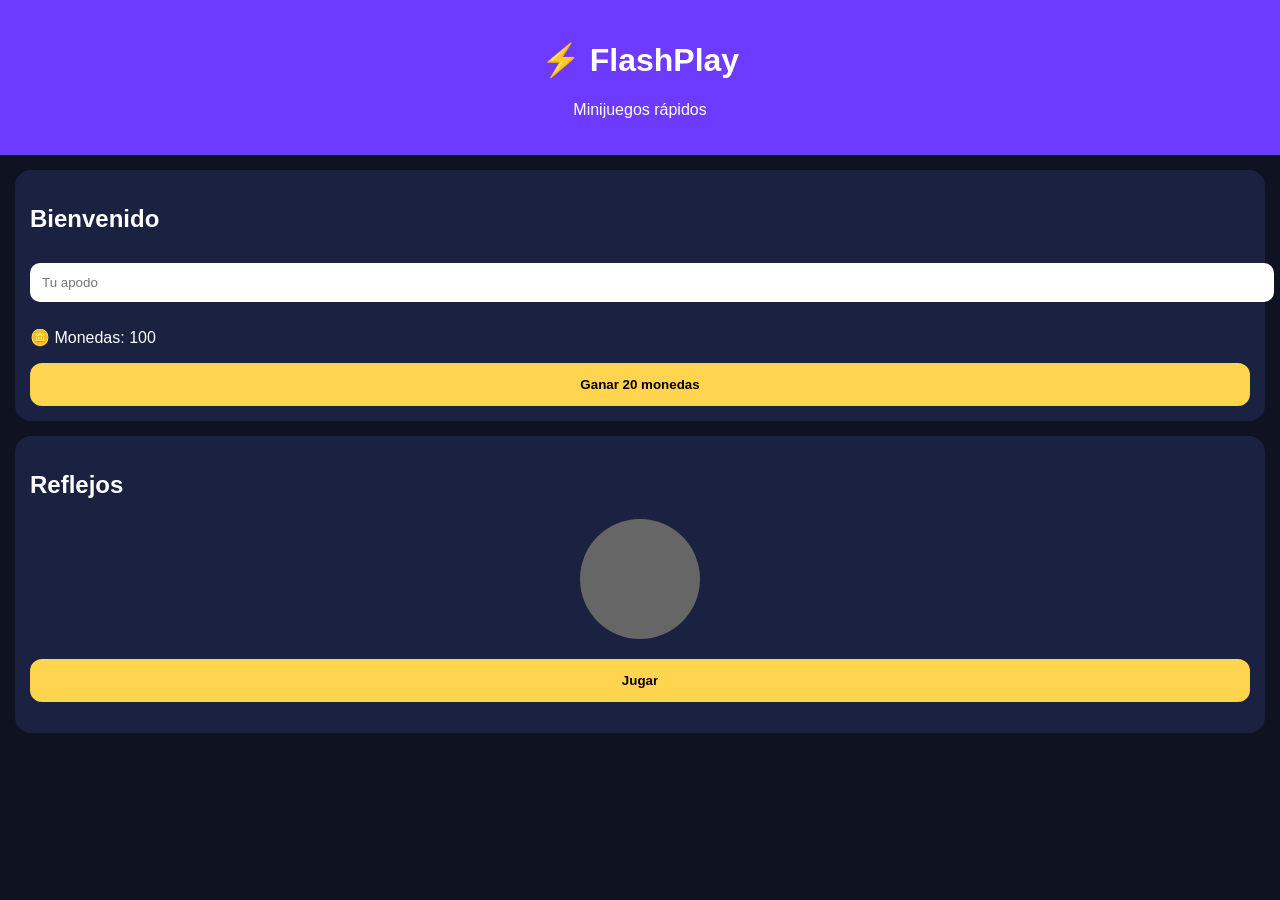
==== index.html @ e86322b3 "Add files via upload" ====
<!DOCTYPE html><html lang='es'><head><meta charset='UTF-8'><meta name='viewport' content='width=device-width,initial-scale=1'><title>FlashPlay</title><link rel='manifest' href='manifest.json'><link rel='stylesheet' href='style.css'></head><body><header><h1>⚡ FlashPlay</h1><p>Minijuegos rápidos</p></header><main><div class='card'><h2>Bienvenido</h2><input id='name' placeholder='Tu apodo'><p>🪙 Monedas: <span id='coins'>100</span></p><button onclick='addCoins(20)'>Ganar 20 monedas</button></div><div class='card'><h2>Reflejos</h2><div id='circle'></div><button onclick='startReflex()'>Jugar</button><p id='result'></p></div></main><script src='script.js'></script></body></html>
---- style.css ----
body{margin:0;background:#0F1220;color:#fff;font-family:Arial}header{background:#6C3BFF;padding:20px;text-align:center}.card{background:#1B2140;margin:15px;padding:15px;border-radius:16px}button{width:100%;padding:14px;border:0;border-radius:12px;background:#FFD54F;font-weight:bold}input{width:100%;padding:12px;border-radius:10px;border:0;margin:10px 0}#circle{width:120px;height:120px;background:#666;border-radius:50%;margin:20px auto}
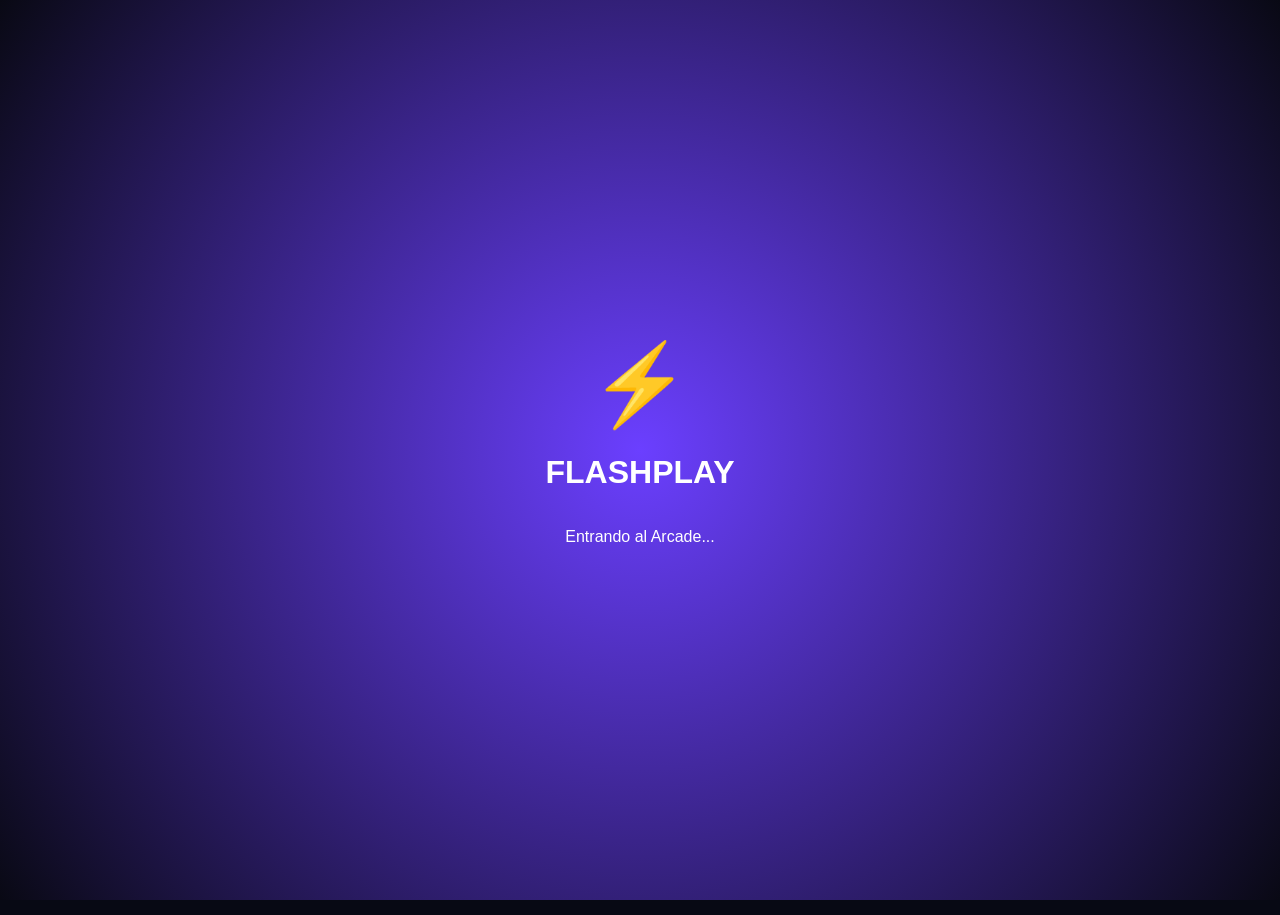
==== commit 389caec3: "Add files via upload" ====
--- a/index.html
+++ b/index.html
@@ -1 +1,15 @@
-<!DOCTYPE html><html lang='es'><head><meta charset='UTF-8'><meta name='viewport' content='width=device-width,initial-scale=1'><title>FlashPlay</title><link rel='manifest' href='manifest.json'><link rel='stylesheet' href='style.css'></head><body><header><h1>⚡ FlashPlay</h1><p>Minijuegos rápidos</p></header><main><div class='card'><h2>Bienvenido</h2><input id='name' placeholder='Tu apodo'><p>🪙 Monedas: <span id='coins'>100</span></p><button onclick='addCoins(20)'>Ganar 20 monedas</button></div><div class='card'><h2>Reflejos</h2><div id='circle'></div><button onclick='startReflex()'>Jugar</button><p id='result'></p></div></main><script src='script.js'></script></body></html>+<!DOCTYPE html><html lang="es"><head>
+<meta charset="UTF-8"><meta name="viewport" content="width=device-width,initial-scale=1">
+<title>FlashPlay V2</title><link rel="stylesheet" href="style.css">
+<link rel="manifest" href="manifest.json"></head><body>
+<div id="splash"><div class="bolt">⚡</div><h1>FLASHPLAY</h1><p>Entrando al Arcade...</p></div>
+<canvas id="bg"></canvas>
+<div id="app">
+<header><div class="logoWrap"><div class="logo">⚡</div><div><h2>FlashPlay</h2><small>Arcade Neon</small></div></div><div class="coins">🪙 <span id="coins">100</span></div></header>
+<section class="hero"><div id="zapp">
+<svg viewBox="0 0 200 220" width="160"><circle cx="100" cy="85" r="48" fill="#ffd54f"/><circle cx="82" cy="76" r="7"/><circle cx="118" cy="76" r="7"/><path d="M78 103 Q100 120 122 103" stroke="#111" stroke-width="5" fill="none" stroke-linecap="round"/><path d="M100 130 L80 168 L98 168 L88 210 L122 158 L102 158 Z" fill="#8a5cff"/></svg>
+</div><h1>¡Bienvenido!</h1><p>Zapp te espera con un cofre.</p><button id="play">JUGAR</button></section>
+<section class="card chest"><div>🎁 Cofre diario</div><button id="claim">Abrir</button></section>
+<h3>Máquinas del Arcade</h3><section class="grid">
+<div class="card game">⚡ Reflejos</div><div class="card game">🧠 Memoria</div><div class="card game">🏃 Escape</div><div class="card game">🎯 Tap Rush</div>
+</section></div><script src="script.js"></script></body></html>
--- a/style.css
+++ b/style.css
@@ -1 +1,8 @@
-body{margin:0;background:#0F1220;color:#fff;font-family:Arial}header{background:#6C3BFF;padding:20px;text-align:center}.card{background:#1B2140;margin:15px;padding:15px;border-radius:16px}button{width:100%;padding:14px;border:0;border-radius:12px;background:#FFD54F;font-weight:bold}input{width:100%;padding:12px;border-radius:10px;border:0;margin:10px 0}#circle{width:120px;height:120px;background:#666;border-radius:50%;margin:20px auto}+*{box-sizing:border-box}body{margin:0;font-family:Arial;background:#070914;color:#fff;overflow-x:hidden}
+#bg{position:fixed;inset:0;z-index:0}#app{position:relative;z-index:2;padding:18px;opacity:0;transition:1s}
+#splash{position:fixed;inset:0;background:radial-gradient(circle,#6b3fff,#090914);display:flex;flex-direction:column;justify-content:center;align-items:center;z-index:5}
+.bolt{font-size:80px;animation:pulse 1s infinite}.logoWrap{display:flex;gap:12px;align-items:center}.logo{width:50px;height:50px;border-radius:14px;background:linear-gradient(135deg,#ffd54f,#8a5cff);display:grid;place-items:center;font-size:28px;box-shadow:0 0 20px #8a5cff}.coins{background:#171d3b;padding:10px 16px;border-radius:22px;color:#ffd54f}header{display:flex;justify-content:space-between;align-items:center}
+.hero{text-align:center;padding:18px 0}#zapp{display:inline-block;animation:float 2.8s ease-in-out infinite;filter:drop-shadow(0 0 18px #ffd54f)}button{background:linear-gradient(90deg,#ffd54f,#ff9d00);border:0;padding:16px 28px;border-radius:16px;font-size:20px;font-weight:bold;box-shadow:0 8px 25px rgba(255,170,0,.4)}
+.card{background:rgba(22,28,58,.88);border:1px solid rgba(138,92,255,.35);border-radius:22px;padding:18px;backdrop-filter:blur(10px);box-shadow:0 0 20px rgba(138,92,255,.18)}
+.chest{display:flex;justify-content:space-between;align-items:center;margin:16px 0}.grid{display:grid;grid-template-columns:1fr 1fr;gap:12px}.game{min-height:120px;display:grid;place-items:center;font-size:20px}
+@keyframes float{50%{transform:translateY(-10px) rotate(3deg)}}@keyframes pulse{50%{transform:scale(1.1);filter:drop-shadow(0 0 30px #ffd54f)}}
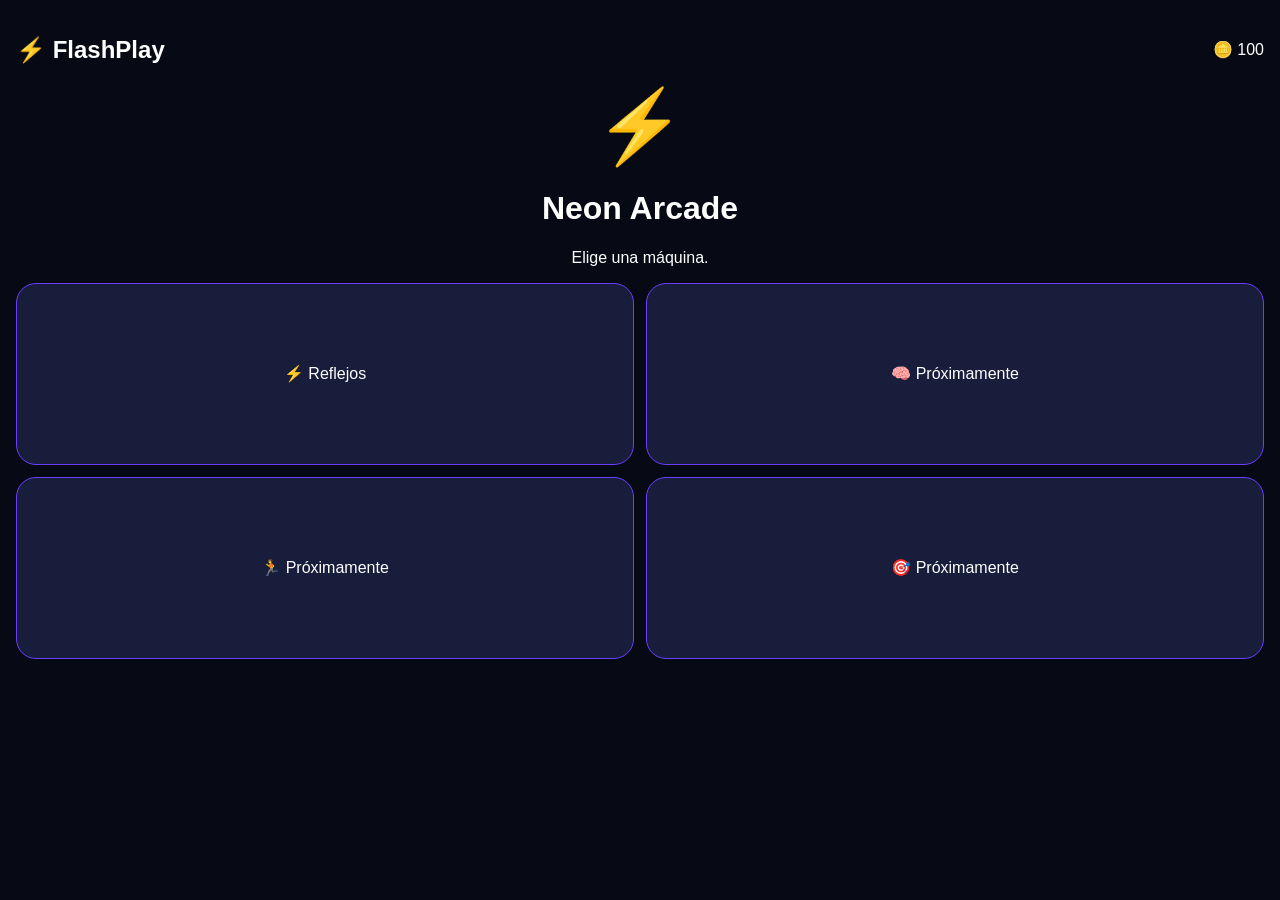
==== commit e82c0c99: "Add files via upload" ====
--- a/index.html
+++ b/index.html
@@ -1,15 +1 @@
-<!DOCTYPE html><html lang="es"><head>
-<meta charset="UTF-8"><meta name="viewport" content="width=device-width,initial-scale=1">
-<title>FlashPlay V2</title><link rel="stylesheet" href="style.css">
-<link rel="manifest" href="manifest.json"></head><body>
-<div id="splash"><div class="bolt">⚡</div><h1>FLASHPLAY</h1><p>Entrando al Arcade...</p></div>
-<canvas id="bg"></canvas>
-<div id="app">
-<header><div class="logoWrap"><div class="logo">⚡</div><div><h2>FlashPlay</h2><small>Arcade Neon</small></div></div><div class="coins">🪙 <span id="coins">100</span></div></header>
-<section class="hero"><div id="zapp">
-<svg viewBox="0 0 200 220" width="160"><circle cx="100" cy="85" r="48" fill="#ffd54f"/><circle cx="82" cy="76" r="7"/><circle cx="118" cy="76" r="7"/><path d="M78 103 Q100 120 122 103" stroke="#111" stroke-width="5" fill="none" stroke-linecap="round"/><path d="M100 130 L80 168 L98 168 L88 210 L122 158 L102 158 Z" fill="#8a5cff"/></svg>
-</div><h1>¡Bienvenido!</h1><p>Zapp te espera con un cofre.</p><button id="play">JUGAR</button></section>
-<section class="card chest"><div>🎁 Cofre diario</div><button id="claim">Abrir</button></section>
-<h3>Máquinas del Arcade</h3><section class="grid">
-<div class="card game">⚡ Reflejos</div><div class="card game">🧠 Memoria</div><div class="card game">🏃 Escape</div><div class="card game">🎯 Tap Rush</div>
-</section></div><script src="script.js"></script></body></html>+<!DOCTYPE html><html lang="es"><head><meta charset="UTF-8"><meta name="viewport" content="width=device-width,initial-scale=1"><title>FlashPlay</title><link rel="stylesheet" href="style.css"></head><body><canvas id=bg></canvas><div id=app><header><h2>⚡ FlashPlay</h2><div>🪙 <span id=coins>100</span></div></header><div class=hero><div class=zapp>⚡</div><h1>Neon Arcade</h1><p>Elige una máquina.</p></div><div class=grid><a class=card href="juegos/reflejos.html">⚡ Reflejos</a><div class=card>🧠 Próximamente</div><div class=card>🏃 Próximamente</div><div class=card>🎯 Próximamente</div></div></div><script src=script.js></script></body></html>
--- a/style.css
+++ b/style.css
@@ -1,8 +1 @@
-*{box-sizing:border-box}body{margin:0;font-family:Arial;background:#070914;color:#fff;overflow-x:hidden}
-#bg{position:fixed;inset:0;z-index:0}#app{position:relative;z-index:2;padding:18px;opacity:0;transition:1s}
-#splash{position:fixed;inset:0;background:radial-gradient(circle,#6b3fff,#090914);display:flex;flex-direction:column;justify-content:center;align-items:center;z-index:5}
-.bolt{font-size:80px;animation:pulse 1s infinite}.logoWrap{display:flex;gap:12px;align-items:center}.logo{width:50px;height:50px;border-radius:14px;background:linear-gradient(135deg,#ffd54f,#8a5cff);display:grid;place-items:center;font-size:28px;box-shadow:0 0 20px #8a5cff}.coins{background:#171d3b;padding:10px 16px;border-radius:22px;color:#ffd54f}header{display:flex;justify-content:space-between;align-items:center}
-.hero{text-align:center;padding:18px 0}#zapp{display:inline-block;animation:float 2.8s ease-in-out infinite;filter:drop-shadow(0 0 18px #ffd54f)}button{background:linear-gradient(90deg,#ffd54f,#ff9d00);border:0;padding:16px 28px;border-radius:16px;font-size:20px;font-weight:bold;box-shadow:0 8px 25px rgba(255,170,0,.4)}
-.card{background:rgba(22,28,58,.88);border:1px solid rgba(138,92,255,.35);border-radius:22px;padding:18px;backdrop-filter:blur(10px);box-shadow:0 0 20px rgba(138,92,255,.18)}
-.chest{display:flex;justify-content:space-between;align-items:center;margin:16px 0}.grid{display:grid;grid-template-columns:1fr 1fr;gap:12px}.game{min-height:120px;display:grid;place-items:center;font-size:20px}
-@keyframes float{50%{transform:translateY(-10px) rotate(3deg)}}@keyframes pulse{50%{transform:scale(1.1);filter:drop-shadow(0 0 30px #ffd54f)}}+body{margin:0;background:#070914;color:#fff;font-family:Arial}canvas{position:fixed;inset:0;z-index:0}#app{position:relative;z-index:2;padding:16px}header{display:flex;justify-content:space-between;align-items:center}.hero{text-align:center}.zapp{font-size:72px;animation:f 2s infinite}.grid{display:grid;grid-template-columns:1fr 1fr;gap:12px}.card{display:grid;place-items:center;text-decoration:none;color:#fff;background:#171d3b;border-radius:20px;padding:30px;min-height:120px;border:1px solid #6b3fff} @keyframes f{50%{transform:translateY(-8px)}}
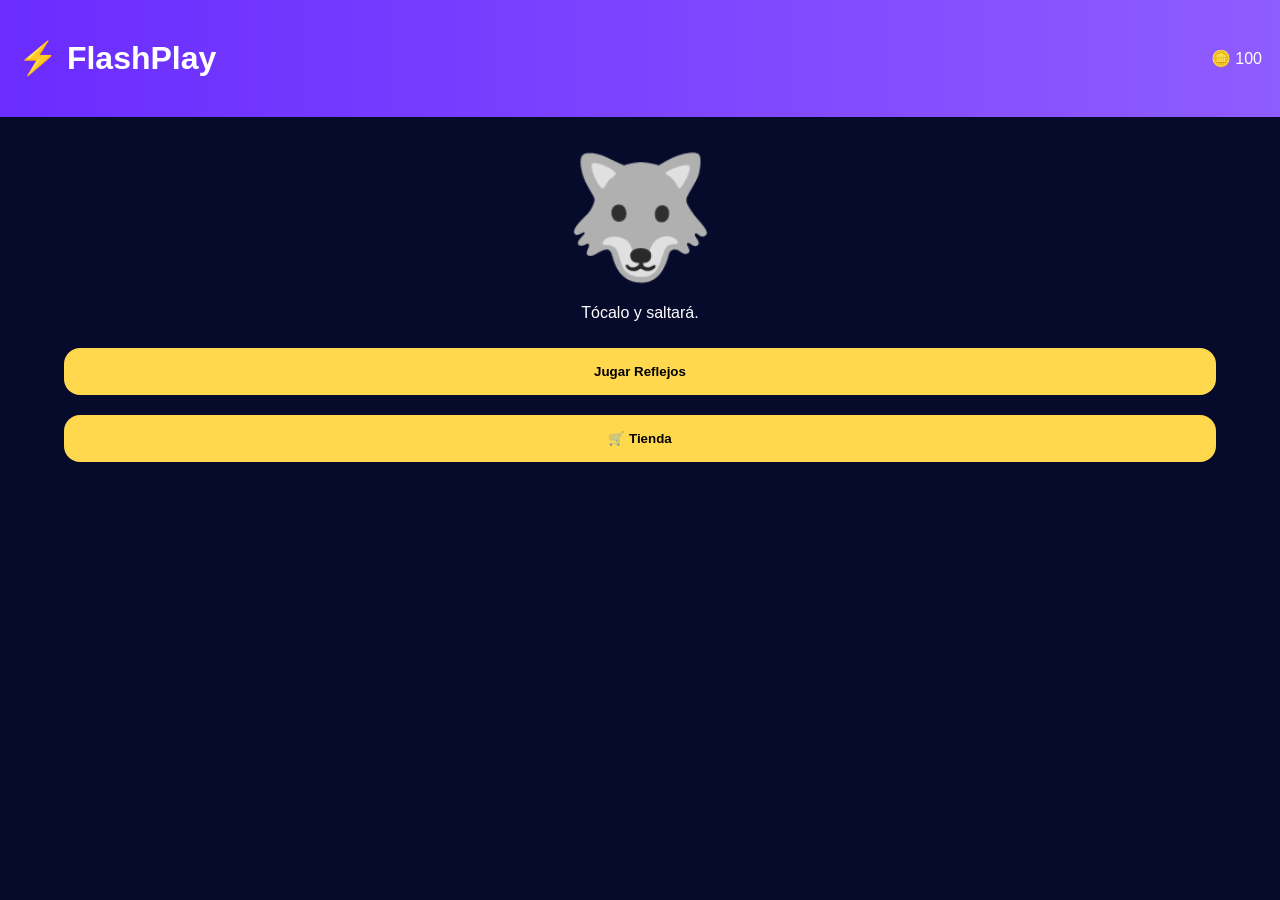
==== commit 2aeabdae: "Add files via upload" ====
--- a/index.html
+++ b/index.html
@@ -1 +1 @@
-<!DOCTYPE html><html lang="es"><head><meta charset="UTF-8"><meta name="viewport" content="width=device-width,initial-scale=1"><title>FlashPlay</title><link rel="stylesheet" href="style.css"></head><body><canvas id=bg></canvas><div id=app><header><h2>⚡ FlashPlay</h2><div>🪙 <span id=coins>100</span></div></header><div class=hero><div class=zapp>⚡</div><h1>Neon Arcade</h1><p>Elige una máquina.</p></div><div class=grid><a class=card href="juegos/reflejos.html">⚡ Reflejos</a><div class=card>🧠 Próximamente</div><div class=card>🏃 Próximamente</div><div class=card>🎯 Próximamente</div></div></div><script src=script.js></script></body></html>+<!DOCTYPE html><html><head><meta charset='UTF-8'><meta name='viewport' content='width=device-width,initial-scale=1'><title>FlashPlay V3</title><link rel='stylesheet' href='style.css'></head><body><div class='header'><h1>⚡ FlashPlay</h1><div id='coins'>🪙 100</div></div><div class='wolf' id='wolf'>🐺</div><p class='hint'>Tócalo y saltará.</p><button onclick="location.href='reflejos.html'">Jugar Reflejos</button><button onclick='shop()'>🛒 Tienda</button><script src='script.js'></script></body></html>
--- a/style.css
+++ b/style.css
@@ -1 +1 @@
-body{margin:0;background:#070914;color:#fff;font-family:Arial}canvas{position:fixed;inset:0;z-index:0}#app{position:relative;z-index:2;padding:16px}header{display:flex;justify-content:space-between;align-items:center}.hero{text-align:center}.zapp{font-size:72px;animation:f 2s infinite}.grid{display:grid;grid-template-columns:1fr 1fr;gap:12px}.card{display:grid;place-items:center;text-decoration:none;color:#fff;background:#171d3b;border-radius:20px;padding:30px;min-height:120px;border:1px solid #6b3fff} @keyframes f{50%{transform:translateY(-8px)}}+body{margin:0;background:#070b2b;color:#fff;font-family:Arial;text-align:center}.header{display:flex;justify-content:space-between;align-items:center;padding:18px;background:linear-gradient(90deg,#6a2cff,#8f5cff)}button{width:90%;padding:16px;margin:10px;border:none;border-radius:16px;background:#ffd84d;font-weight:bold}.wolf{font-size:120px;animation:breathe 2s infinite;cursor:pointer;margin-top:30px}@keyframes breathe{0%,100%{transform:translateY(0) scale(1)}50%{transform:translateY(-8px) scale(1.05)}}.jump{animation:jump .5s}@keyframes jump{50%{transform:translateY(-40px)}}#arena{position:relative;width:280px;height:280px;background:#182057;border-radius:20px;margin:20px auto}#dot{position:absolute;width:40px;height:40px;background:#39ff14;border-radius:50%}
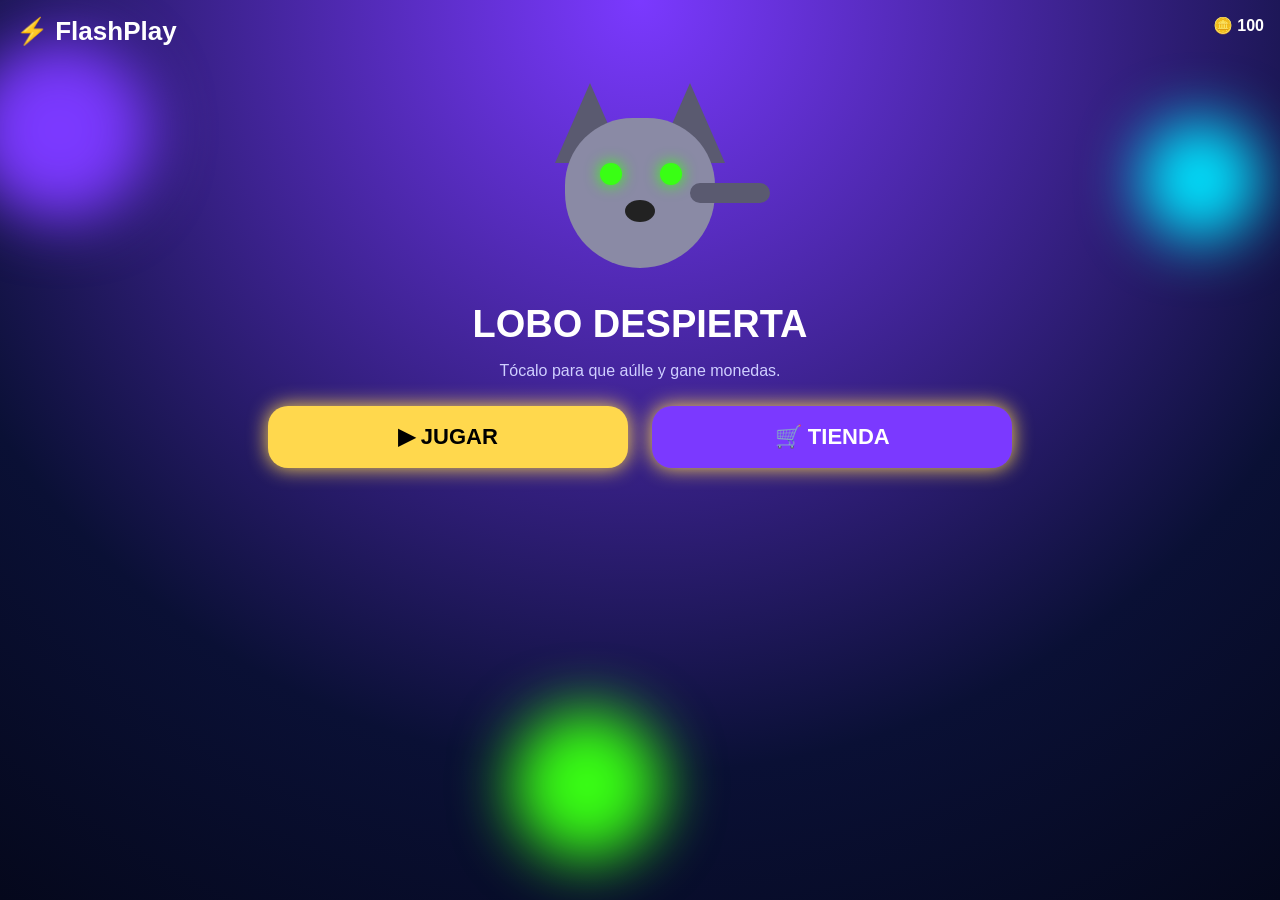
==== commit 117ea4a6: "Add files via upload" ====
--- a/index.html
+++ b/index.html
@@ -1 +1,9 @@
-<!DOCTYPE html><html><head><meta charset='UTF-8'><meta name='viewport' content='width=device-width,initial-scale=1'><title>FlashPlay V3</title><link rel='stylesheet' href='style.css'></head><body><div class='header'><h1>⚡ FlashPlay</h1><div id='coins'>🪙 100</div></div><div class='wolf' id='wolf'>🐺</div><p class='hint'>Tócalo y saltará.</p><button onclick="location.href='reflejos.html'">Jugar Reflejos</button><button onclick='shop()'>🛒 Tienda</button><script src='script.js'></script></body></html>+<!DOCTYPE html><html lang=es><head><meta charset=UTF-8><meta name=viewport content='width=device-width,initial-scale=1'><title>FlashPlay V4</title><link rel=stylesheet href=style.css></head><body>
+<div class=bg><div class=p1></div><div class=p2></div><div class=p3></div></div>
+<div class=top><div class=logo>⚡ FlashPlay</div><div id=coins>🪙 100</div></div>
+<div class=hero><div id=wolf class=wolf><div class=ears></div><div class=face><div class=eye></div><div class='eye r'></div><div class=nose></div></div><div class=tail></div></div></div>
+<h1>LOBO DESPIERTA</h1><p class=sub>Tócalo para que aúlle y gane monedas.</p>
+<button class=play onclick="location.href='reflejos.html'">▶ JUGAR</button>
+<button class=shop onclick='shop()'>🛒 TIENDA</button>
+<div id=msg class=msg></div>
+<script src=script.js></script></body></html>
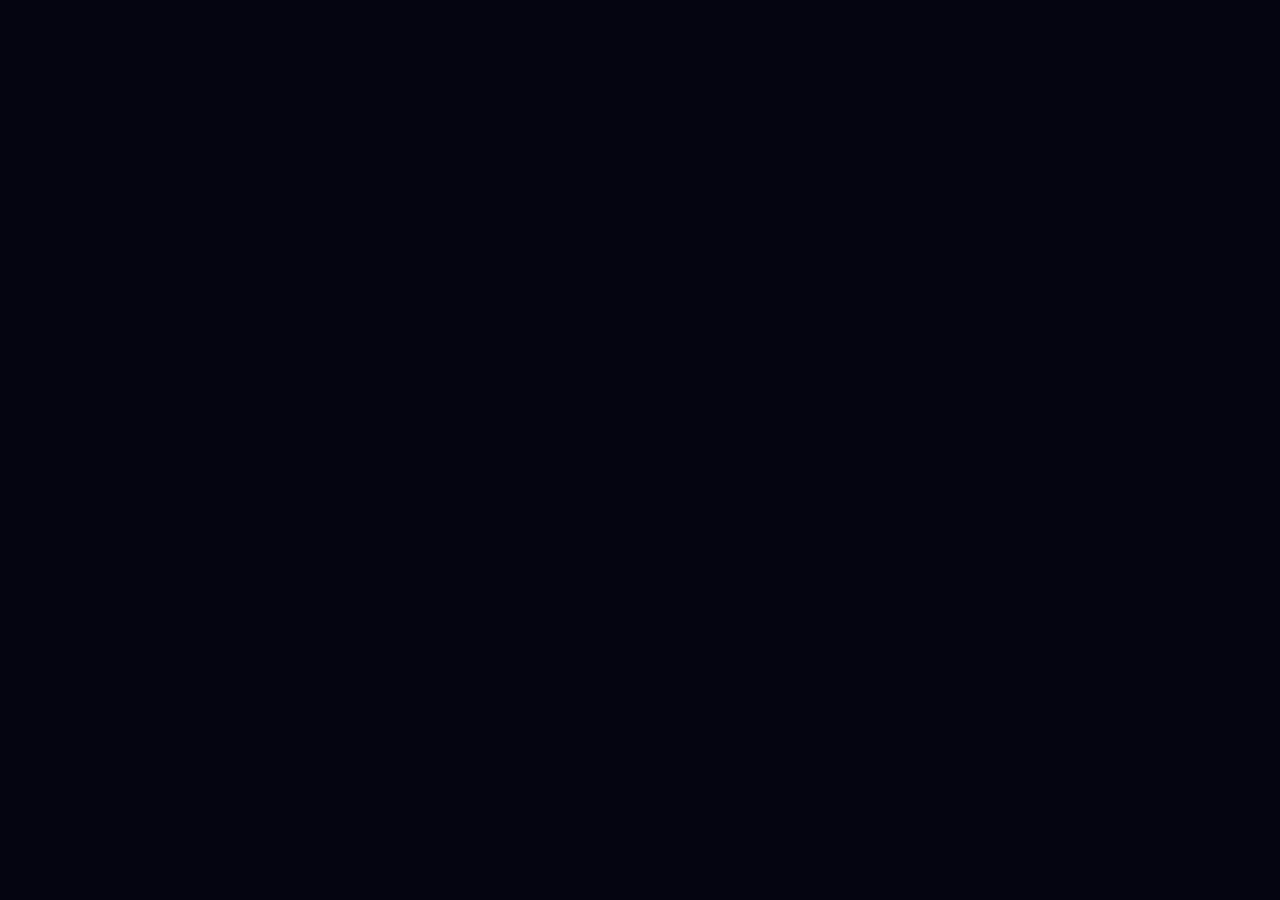
==== commit 2ea932e9: "Add files via upload" ====
--- a/index.html
+++ b/index.html
@@ -1,9 +1,6 @@
-<!DOCTYPE html><html lang=es><head><meta charset=UTF-8><meta name=viewport content='width=device-width,initial-scale=1'><title>FlashPlay V4</title><link rel=stylesheet href=style.css></head><body>
-<div class=bg><div class=p1></div><div class=p2></div><div class=p3></div></div>
-<div class=top><div class=logo>⚡ FlashPlay</div><div id=coins>🪙 100</div></div>
-<div class=hero><div id=wolf class=wolf><div class=ears></div><div class=face><div class=eye></div><div class='eye r'></div><div class=nose></div></div><div class=tail></div></div></div>
-<h1>LOBO DESPIERTA</h1><p class=sub>Tócalo para que aúlle y gane monedas.</p>
-<button class=play onclick="location.href='reflejos.html'">▶ JUGAR</button>
-<button class=shop onclick='shop()'>🛒 TIENDA</button>
-<div id=msg class=msg></div>
-<script src=script.js></script></body></html>+<!DOCTYPE html><html lang='es'><head><meta charset='UTF-8'>
+<meta name='viewport' content='width=device-width,initial-scale=1'>
+<title>FlashPlay - Wolf Run</title>
+<link rel='stylesheet' href='style.css'>
+<script src='https://cdn.jsdelivr.net/npm/phaser@3/dist/phaser.min.js'></script>
+</head><body><div id='game'></div><script src='script.js'></script></body></html>
--- a/style.css
+++ b/style.css
@@ -0,0 +1,3 @@
+html,body{margin:0;height:100%;background:#050510;overflow:hidden}
+#game{width:100vw;height:100vh}
+canvas{display:block}
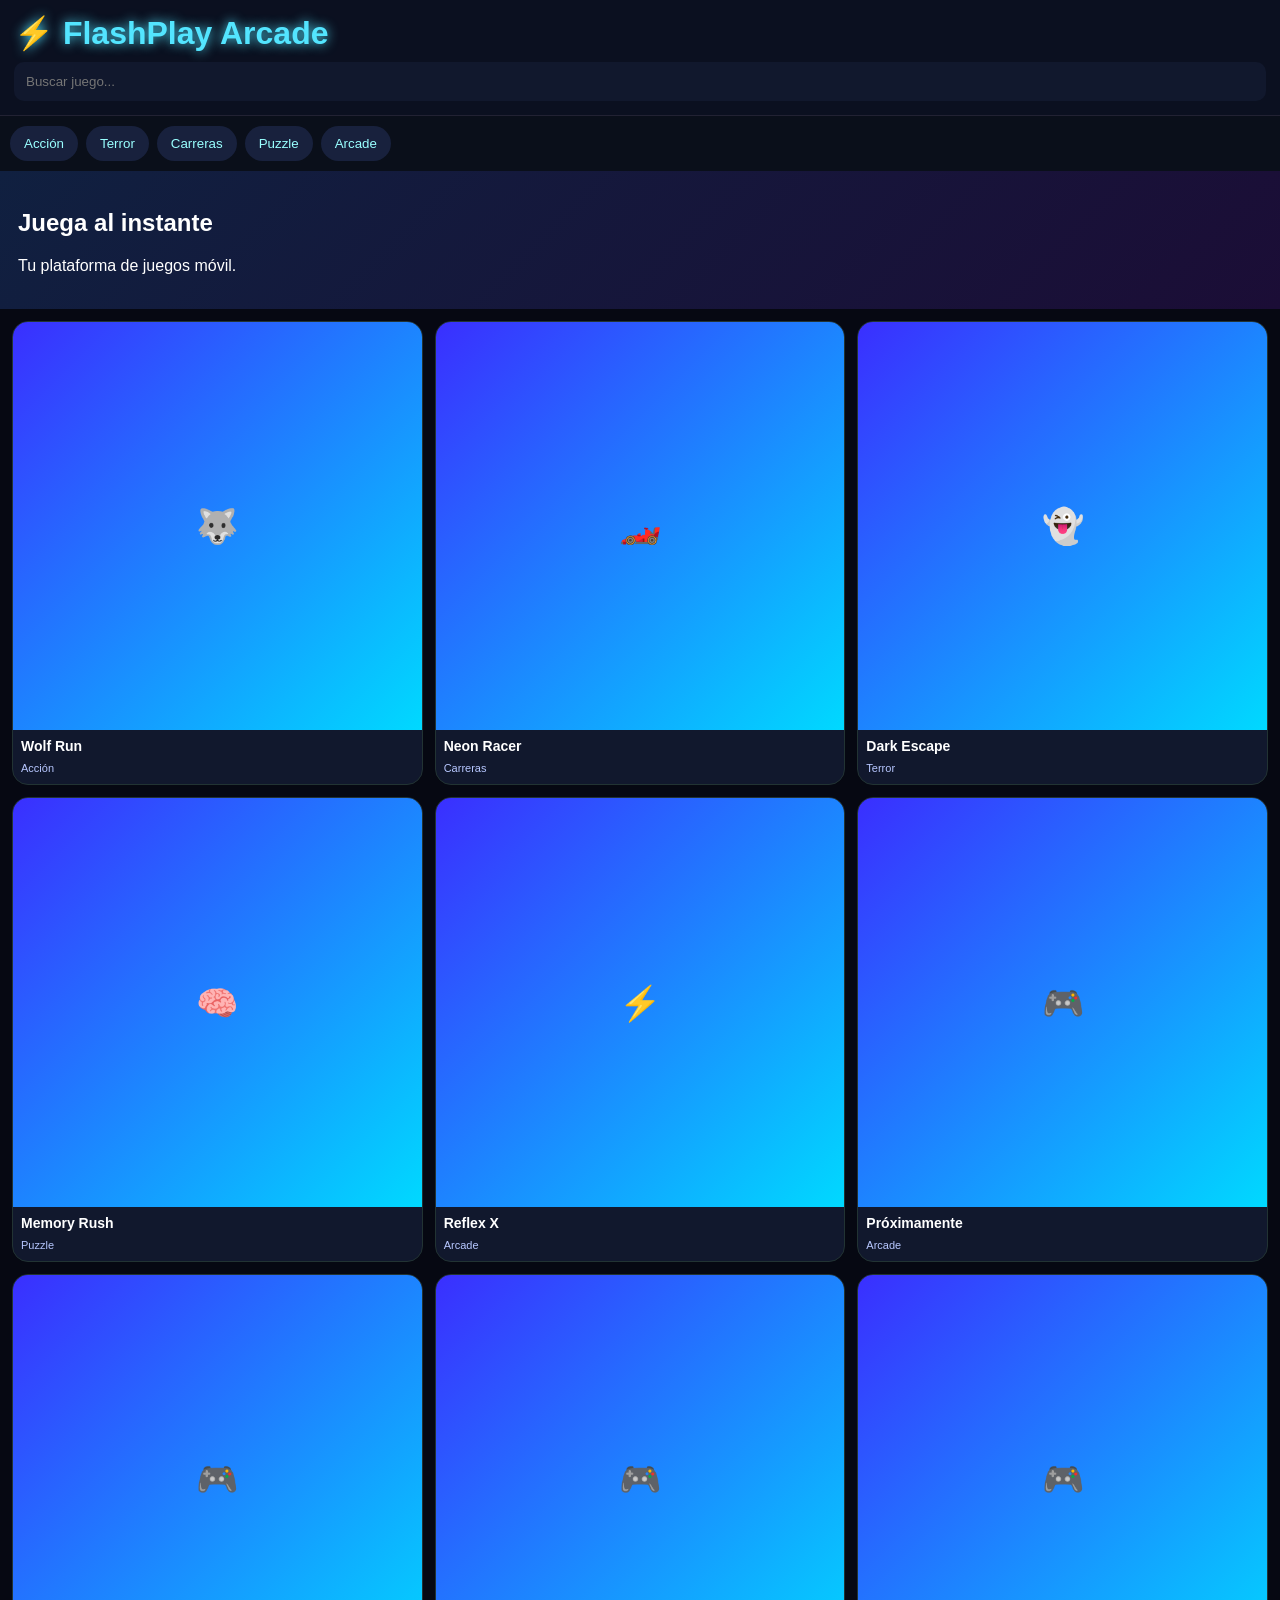
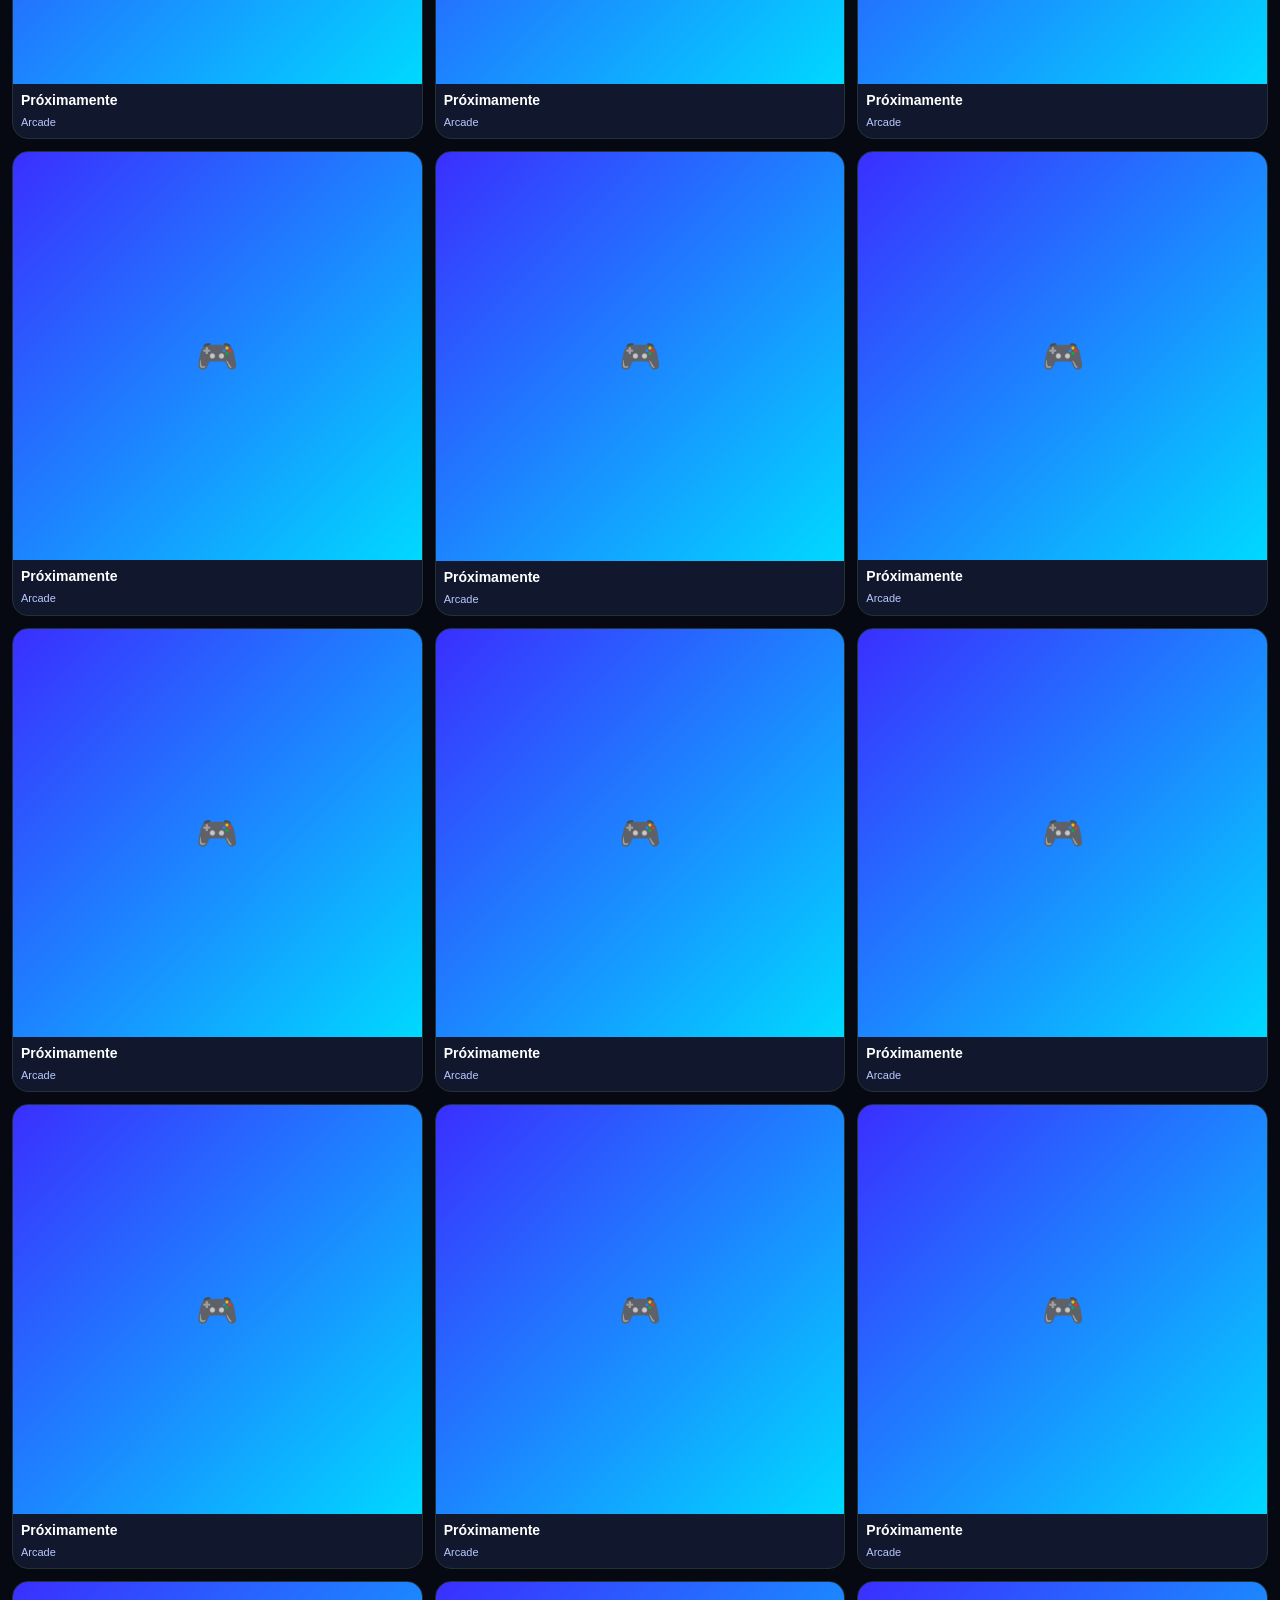
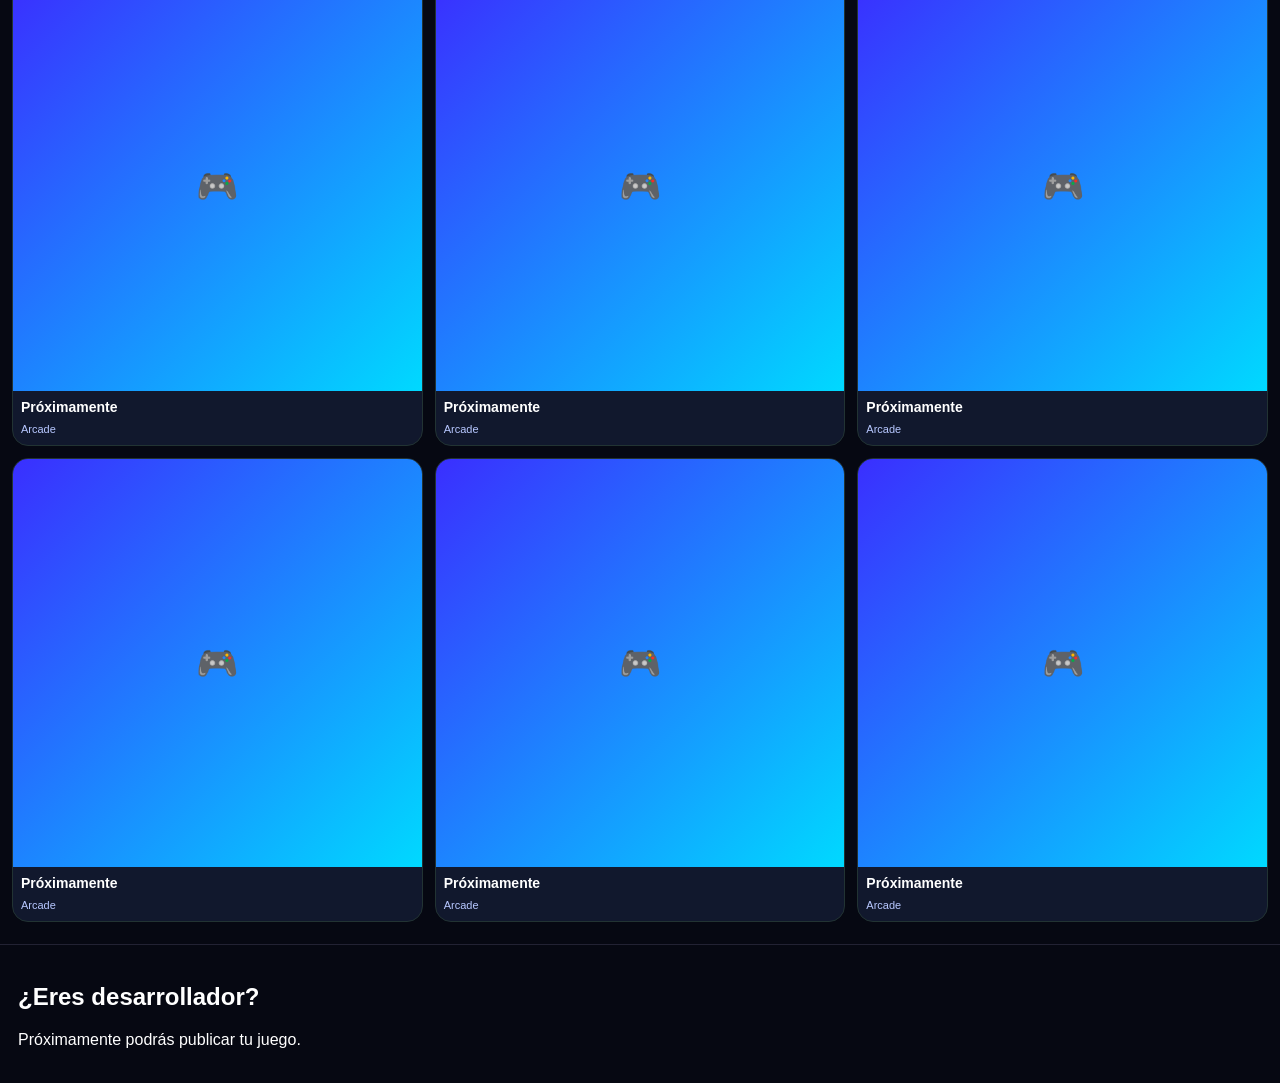
==== commit c4a3422b: "Add files via upload" ====
--- a/index.html
+++ b/index.html
@@ -1,6 +1,16 @@
-<!DOCTYPE html><html lang='es'><head><meta charset='UTF-8'>
-<meta name='viewport' content='width=device-width,initial-scale=1'>
-<title>FlashPlay - Wolf Run</title>
-<link rel='stylesheet' href='style.css'>
-<script src='https://cdn.jsdelivr.net/npm/phaser@3/dist/phaser.min.js'></script>
-</head><body><div id='game'></div><script src='script.js'></script></body></html>+
+<!DOCTYPE html><html lang="es"><head><meta charset="UTF-8">
+<meta name="viewport" content="width=device-width,initial-scale=1">
+<title>FlashPlay Arcade</title>
+<link rel="manifest" href="manifest.json">
+<link rel="stylesheet" href="style.css"></head>
+<body>
+<header><h1>⚡ FlashPlay Arcade</h1>
+<input id="search" placeholder="Buscar juego..."></header>
+<nav id="cats">
+<button>Acción</button><button>Terror</button><button>Carreras</button><button>Puzzle</button><button>Arcade</button>
+</nav>
+<section class="hero"><h2>Juega al instante</h2><p>Tu plataforma de juegos móvil.</p></section>
+<div class="grid" id="grid"></div>
+<section class="publish"><h2>¿Eres desarrollador?</h2><p>Próximamente podrás publicar tu juego.</p></section>
+<script src="script.js"></script></body></html>
--- a/style.css
+++ b/style.css
@@ -1,3 +1,13 @@
-html,body{margin:0;height:100%;background:#050510;overflow:hidden}
-#game{width:100vw;height:100vh}
-canvas{display:block}
+
+*{box-sizing:border-box}body{margin:0;background:#060812;color:#fff;font-family:Arial}
+header{position:sticky;top:0;background:#0b1020;padding:14px;border-bottom:1px solid #223}
+h1{margin:0;color:#53e5ff;text-shadow:0 0 12px #53e5ff}
+input{width:100%;margin-top:10px;padding:12px;border-radius:10px;border:none;background:#11182d;color:#fff}
+#cats{display:flex;overflow:auto;gap:8px;padding:10px;background:#0a0f1a}
+#cats button{background:#18213d;color:#9ff;border:none;padding:10px 14px;border-radius:999px}
+.hero{padding:18px;background:linear-gradient(135deg,#102040,#1b0d36)}
+.grid{display:grid;grid-template-columns:repeat(3,1fr);gap:12px;padding:12px}
+.card{background:#11182d;border:1px solid #233;border-radius:16px;overflow:hidden;text-decoration:none;color:#fff}
+.thumb{aspect-ratio:1;background:linear-gradient(135deg,#3a2fff,#00d9ff);display:flex;align-items:center;justify-content:center;font-size:34px}
+.card h3{font-size:14px;margin:8px}.card p{font-size:11px;color:#b7c7ff;margin:0 8px 10px}
+.publish{padding:18px;border-top:1px solid #223;margin-top:10px}
